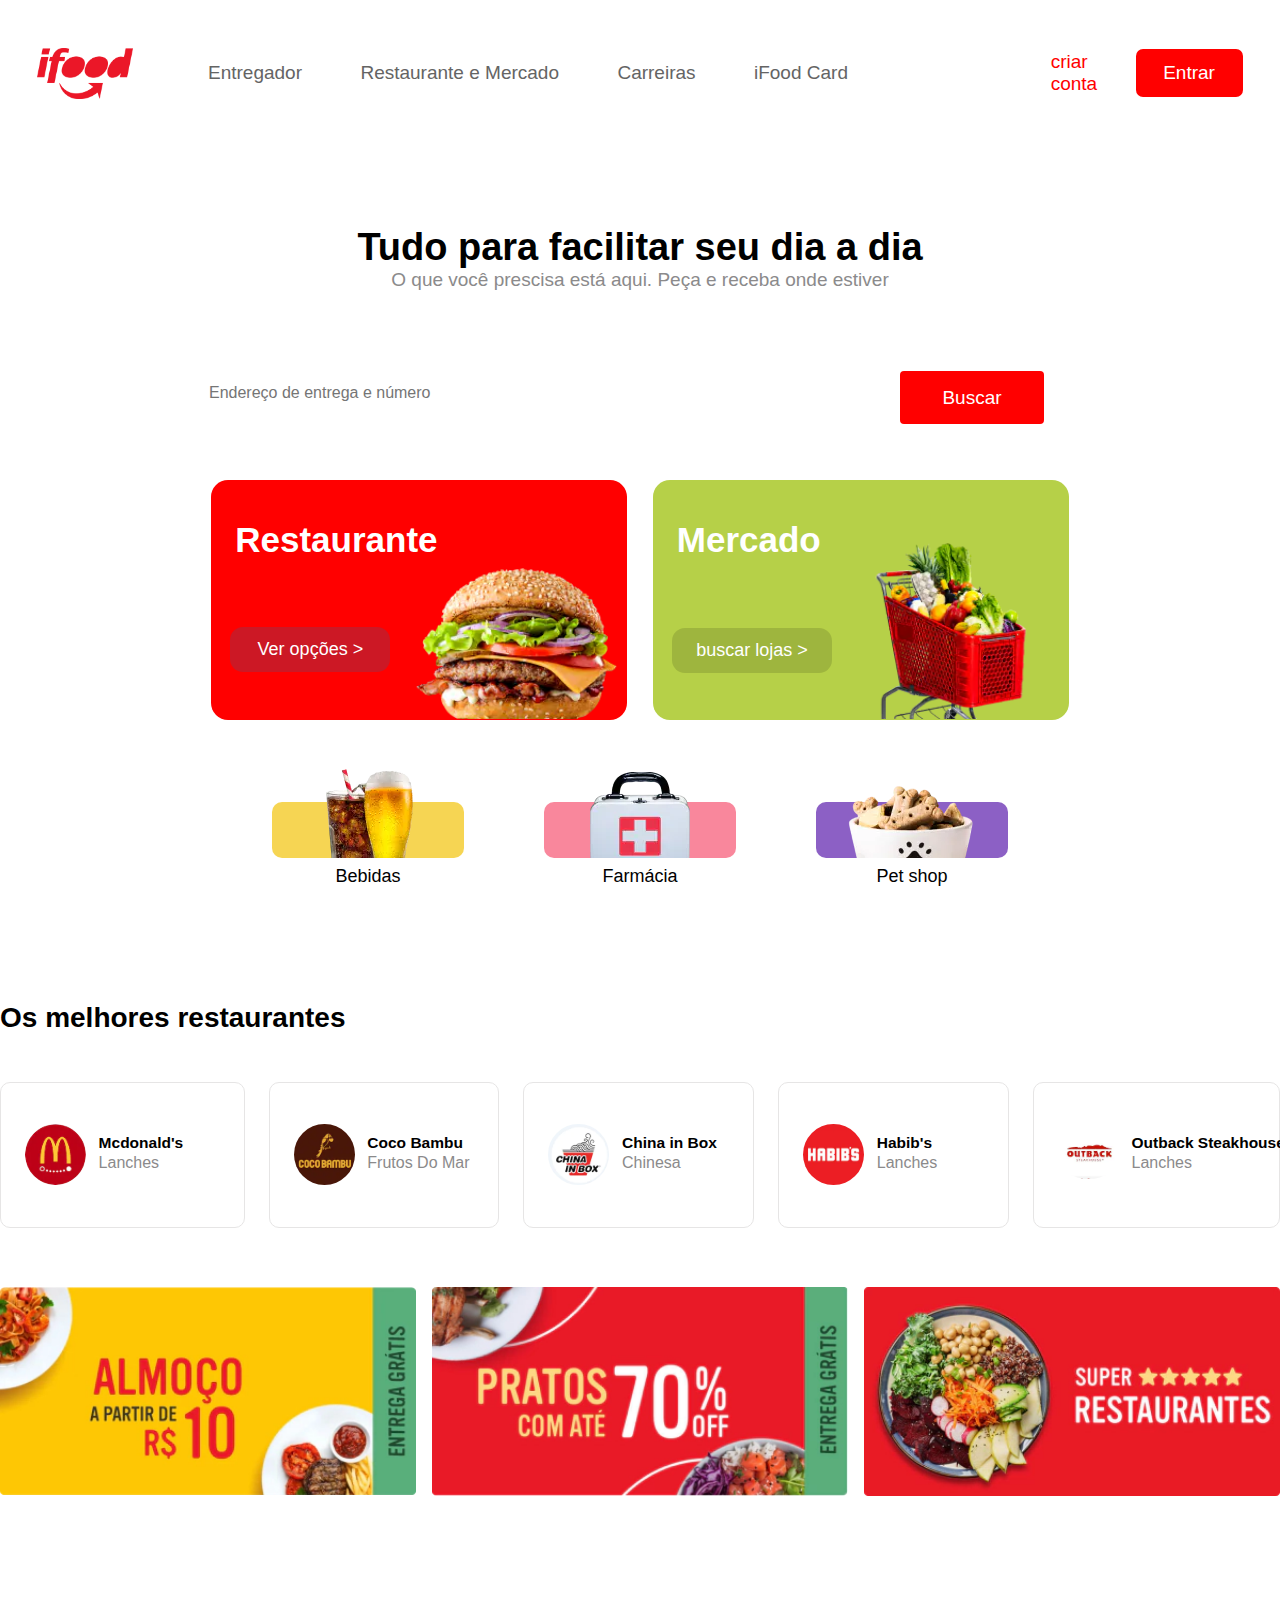
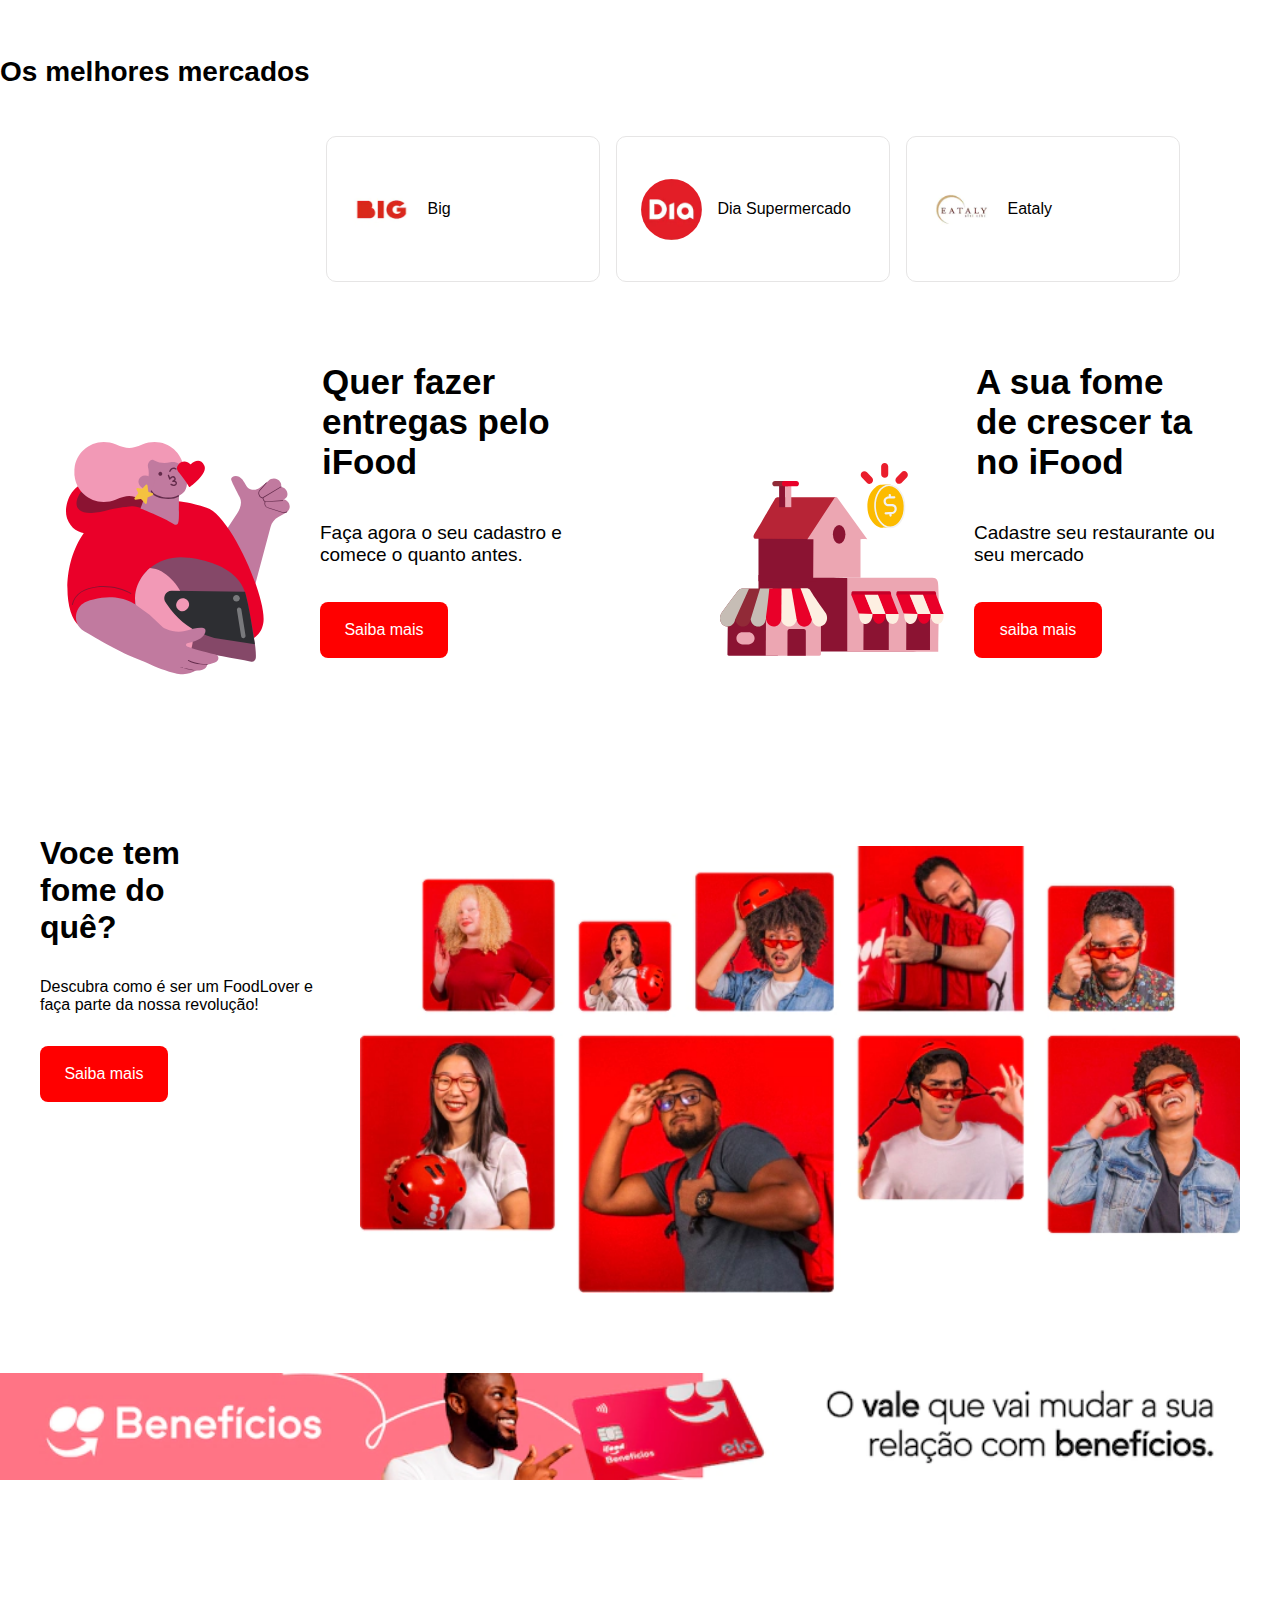
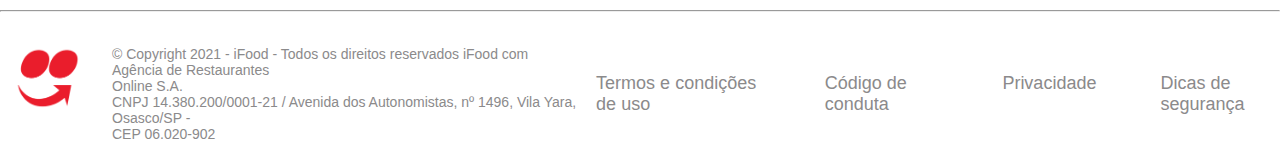
==== src/index.html @ 9f36a13e "iFood v2" ====
<!DOCTYPE html>
<html lang="en">
<head>
    <meta charset="UTF-8">
    <meta http-equiv="X-UA-Compatible" content="IE=edge">
    <meta name="viewport" content="width=device-width, initial-scale=1.0">
    <title>Document</title>
    <link rel="stylesheet" href="style.css">
</head>
<body>
    <div class="container">
        <div class="cabecalho">
            <div class="logo">
                <img src="/imgs/icones/logo.png" class="logo" alt="logo ifood vermelha">
            </div>
                <ul class="menu">
                    <li>Entregador</li>
                    <li>Restaurante e Mercado</li>
                    <li>Carreiras</li>
                    <li>iFood Card</li>
                </ul>
            <ul class="cria-conta">
                <li>criar conta</li>
                <p>Entrar</p>
            </ul>
        </div>
        <div class="banner">
            <h1>Tudo para facilitar seu dia a dia</h1>
            <p>O que você prescisa está aqui. Peça e receba onde estiver</p>
        </div>
        <div class="pesquisa">
            <input type="text" name="pesquisa" placeholder="Endereço de entrega e número">
            <ul>
                <li>Buscar</li>
            </ul>
        </div>
        <div class="conteudo">
            <div class="opcoes">
                <div class="hamburguer">
                    <h1>Restaurante</h1>
                    <img src="/imgs/imagens/restaurant.jpg" alt="">
                     <p>Ver opções  ></p>
                </div>
                <div class="carrinho">
                    <h1>Mercado</h1>
                    <img src="/imgs/imagens/market.jpg" alt="">
                        <p>buscar lojas  ></p>
                </div>
            </div>
            <div class="categorias">
                <ul class="fundo1">
                    <img src="/imgs/imagens/drinks.jpg" alt="" class="bebidas">
                    <li>Bebidas</li>
                </ul>
                <ul class="fundo2">
                    <img src="/imgs/imagens/remedio.jpg" alt="" class="remedios">
                    <li>Farmácia</li>
                </ul>
                <ul class="fundo3">
                    <img src="/imgs/imagens/pet.jpg" alt="" class="pet">
                    <li>Pet shop</li>
                </ul>
            </div>
        </div>
        <div>
            <div class="classificados">
                <h1>Os melhores restaurantes</h1>
                <div class="box">
                    <ul>
                        <img src="/imgs/Restaurantes/mcdonald.jpg" alt="">
                        <h1>Mcdonald's</h1>
                        <p>Lanches</p>
                    </ul>
                    <ul class="coco">
                        <img src="/imgs/Restaurantes/bambu.jpg" alt="">
                        <h1>Coco Bambu</h1>
                        <p>Frutos Do Mar</p>
                    </ul>
                    <ul>
                        <img src="/imgs/Restaurantes/china.jpg" alt="">
                        <h1>China in Box</h1>
                        <p>Chinesa</p>
                    </ul>
                    <ul>
                        <img src="/imgs/Restaurantes/habibis.jpg" alt="">
                        <h1>Habib's</h1>
                        <p>Lanches</p>
                    </ul>
                    <ul class="out">
                        <img src="/imgs/Restaurantes/outback.jpg" alt="">
                        <h1>Outback Steakhouse</h1>
                        <p>Lanches</p>
                    </ul>
            </div>
            <div class="promocoes">
                <img src="/imgs/promos/promo1.jpg" alt="">
                <img src="/imgs/promos/promo2.jpg" alt="">
                <img src="/imgs/promos/promo3.jpg" alt="">
            </div>
        </div>
        <div class="top-merket">
            <h1>Os melhores mercados</h1>
            <ul>
                <img src="/imgs/mercados/202010121938_31dbd467-bb46-4884-8879-e545789acc39.jpg" alt="">
                <p>Big</p>
            </ul>
            <ul>
                <img src="/imgs/mercados/202004061634_lP8b_.jpg" alt="">
                <p>Dia Supermercado</p>
            </ul>
            <ul>
                <img src="/imgs/mercados/202002101723_dmdz_i.jpg" alt="">
                <p>Eataly</p>
            </ul>
        </div>
        <div class="saiba-mais">
            <div class="box-one"> 
                <img src="/imgs/persons/delivery-man.svg" alt="">
                <h1>Quer fazer <br> entregas pelo <br> iFood</h1>
                <p>Faça agora o seu cadastro e <br> comece o quanto antes.</p>
                <li>Saiba mais</li>
            </div>
            <div class="box-two">
                <img src="/imgs/persons/store.svg" alt="">
                <h1>A sua fome <br> de crescer ta <br> no iFood</h1>
                <p>Cadastre seu restaurante ou <br> seu mercado</p>
                <li>saiba mais</li>
            </div>
        </div>
        <div class="saiba-mais2">
            <div>
                <h1>Voce tem <br> fome do <br> quê?</h1>
                <p>Descubra como é ser um FoodLover e <br> faça parte da nossa revolução!</p>
                <li>Saiba mais</li>
                <img src="/imgs/promos/banner.jpg" alt="">
            </div>
        </div>
        <div class="promo">
            <img src="/imgs/promos/promo4.jpg" alt="">
        </div>
        <br>
        <hr>
        <br>
        <footer class="rodape">
            <ul>
                <img src="/imgs/icones/logo2.png" alt="">
                <p>© Copyright 2021 - iFood - Todos os direitos reservados iFood com Agência de Restaurantes <br> Online S.A. <br> CNPJ 14.380.200/0001-21 / Avenida dos Autonomistas, nº 1496, Vila Yara, Osasco/SP - <br> CEP 06.020-902</p>
            </ul>
            <ul class="dicas">
                <li>Termos e condições de uso</li>
                <li>Código de conduta</li>
                <li>Privacidade</li>
                <li>Dicas de segurança</li>
            </ul>
        </footer>
    </div>
</body>
</html>
---- src/style.css ----
*{
    margin: 0;
    padding: 0;
}

.container{
    max-width: 1380px;
    height: 300vh;
    padding-top: 3rem;
    position: relative;
    margin: auto;
    font-family: Arial, Helvetica, sans-serif;
}

.cabecalho {
    display: flex;
    flex-direction: row;
    justify-content: space-around;
    align-items: center;
    font-size: 19px;
}

.cabecalho img {
    display: flex;
    align-items: center;
    width: 6rem;
}

.menu {
    display: flex;
    justify-content: space-between;
    width: 50%;
    list-style: none;
    color: #646464;
    margin-right: 10%;
}

.banner {
    display: flex;
    flex-direction: column;
    justify-content: center;
    width: 100%;
    align-items: center;
    height: 10rem;
    padding-top: 5rem;
    font-size: 19px;
}

.banner p {
    color: #8b8a8b;
}

.cria-conta{
    display: flex;
    flex-direction: row;
    align-items: center;
    justify-content: space-between;
    list-style: none;
    width: 15%;
    color: red;
}

.cria-conta p {
    display: flex;
    align-items: center;
    justify-content: center;
    background-color: red;
    width: 7rem;
    height: 3rem;
    border-radius: 7px;
    color: white;
}

.pesquisa {
    display: flex;
    justify-content: center;
    width: 100%;
    height: 5vh;
    padding-top: 2rem;
}

.pesquisa input {
    display: flex;
    justify-content: center;
    border-radius: 7px;
    width: 35rem;
    margin-right: 10%;
    padding: 0px 0px 0px 50px;
    border: solid white;
    outline: none;
    font-size: 16px;
}

.pesquisa ul {
    list-style: none;
    background-color: red;
    width: 9rem;
    height: 3.3rem;
    border-radius: 4px;
    margin-right: 5rem;
}

.pesquisa ul li {
    display: flex;
    align-items: center;
    margin-top: 1rem;
    justify-content: center;
    color: white;
    font-size: 19px;
}

.conteudo {
    display: flex;
    flex-direction: column;
}

.opcoes {
    display: flex;
    justify-content: center;
    width: 100%;
    padding-top: 4rem;
}

.hamburguer {
    display: flex;
    flex-direction: column;
    background-color: red;
    width: 26rem;
    height: 15rem;
    border-radius: 17px;
    margin-right: 1%;;
}

.hamburguer:hover {
    transition-duration: 0.3s;
    transform: scale(1.02, 1.02);
}

.hamburguer h1 {
    margin-left: 1.5rem;
    margin-top: 2.5rem;
    font-size: 35px;
    color: white;
}

.hamburguer img {
    display: flex;
    width: 15.2rem;
    margin-top: -0.7rem;
    margin-left: 11rem;
}

.hamburguer p {
    background-color: #cc1825;
    width: 10rem;
    height: 2.8rem;
    margin-top: -5.7rem;
    margin-left: 1.2rem;
    border-radius: 13px;
    display: flex;
    justify-content: center;
    align-items: center;
    color: white;
    font-size: 18px;
}

.carrinho {
    display: flex;
    flex-direction: column;
    background-color: #b6d048;
    width: 26rem;
    height: 15rem;
    border-radius: 17px;
    margin-left: 1%;
}

.carrinho img {
    display: flex;
    width: 15.2rem;
    margin-top: -1.5rem;
    margin-left: 11rem;
}

.carrinho h1 {
    margin-left: 1.5rem;
    margin-top: 2.5rem;
    font-size: 35px;
    color: white;
}

.carrinho p {
    background-color: #9eb53e;
    width: 10rem;
    height: 2.8rem;
    margin-top: -5.7rem;
    margin-left: 1.2rem;
    border-radius: 13px;
    display: flex;
    justify-content: center;
    align-items: center;
    color: white;
    font-size: 18px;
}

.carrinho:hover {
    transition-duration: 0.3s;
    transform: scale(1.02, 1.02);
}

.categorias {
    display: flex;
    flex-direction: row;
    width: 100%;
    height: 10vh;
    margin-top: 3rem;
    justify-content: center;
    column-gap: 5rem;
    align-items: flex-end;
}

.categorias ul {
    border-radius: 10px;
    width: 12rem;
    height: 3.5rem;
    display: flex;
    flex-direction: column;
    justify-content: start;
    align-items: center;
}

.bebidas {
    margin-top: -2.4rem;
}

.remedios {
    margin-top: -1.89rem;
}

.pet {
    margin-top: -1.3rem;
}

.categorias ul:hover {
    transition-duration: 0.3s;
    transform: scale(1.02, 1.02);
}

.fundo1 {
    background-color: #f6d553;
}

.fundo2 {
    background-color: #f9879c;
}

.fundo3 {
    background-color: #8c60c5;
}

.categorias li {
    font-size: 18px;
    margin-top: 0.5rem;
    list-style: none;
}

.classificados h1 {
    padding-top: 9rem;
    font-size: 28px;
}

.box {
    display: flex;
    flex-direction: row;
    justify-content: center;
    padding-top: 10rem;
    width: 100%;
    height: 5vh;
    column-gap: 1.5rem;
}

.box ul:hover {
    border: 0.1px solid rgb(202, 202, 202);
}

.box ul {
    background-color: #ffffff;
    border-radius: 10px;
    width: 17rem;
    height: 9rem;
    display: flex;
    flex-direction: row;
    align-items: center;
    border: 0.1px solid rgb(230, 229, 229);
    margin-top: -7rem;
}

.box img {
    border-radius: 50%;
    width: 3.8rem;
    margin-left: 1.5rem;
}

.box h1 {
    font-size: 15.5px;
    margin-top: -10.5rem;
    margin-left: 0.8rem;
    width: 100%;
}

.box p {
    display: flex;
    justify-content: center;
    align-items: center;
    margin-top: 1rem;
    margin-left: -100%;
    color: #8b8a8b;
}

.promocoes {
    padding-top: 3rem;
    display: flex;
    flex-direction: row;
    justify-content: center;
    column-gap: 1rem;
    width: 100%;
}

.promocoes img {
    width: 27rem;
}

.top-merket h1 {
    margin-top: -5rem;
    font-size: 28px;
}

.top-merket {
    display: flex;
    padding-top: 15rem;
    column-gap: 1rem;
    margin-left: 0rem;
}

.top-merket ul {
    background-color: #ffffff;
    border-radius: 10px;
    width: 17rem;
    height: 9rem;
    display: flex;
    align-items: center;
    border: 0.1px solid rgb(230, 229, 229);
}

.top-merket img {
    border-radius: 50%;
    width: 3.8rem;
    margin-left: 1.5rem;
}

.top-merket p {
    margin-left: 1rem;
}

.top-merket ul:hover {
    border: 0.1px solid rgb(202, 202, 202);
}

.saiba-mais {
    display: flex;
    padding-top: 10rem;
    justify-content: center;
    column-gap: 10rem;
}

.saiba-mais div {
    display: flex;
    margin-right: 7rem;
}

.saiba-mais img {
    width: 14rem;
}

.saiba-mais h1 {
    display: flex;
    margin-top: -5rem;
    margin-left: 2rem;
    width: 10em;
    font-size: 35px;
}

.saiba-mais p {
    display: flex;
    margin-top: 5rem;
    margin-left: -22rem;
    width: 16rem;
    font-size: 19px;
}

.saiba-mais li {
    list-style: none;
    width: 8rem;
    height: 3.5rem;
    margin-top: 10rem;
    margin-left: -16rem;
    background-color: red;
    display: flex;
    justify-content: center;
    align-items: center;
    color: white;
    border-radius: 8px;
}

.saiba-mais2 {
    display: flex;
    justify-content: center;
    padding-top: 10rem;
}

.saiba-mais2 div {
    display: flex;
    flex-direction: column;
    row-gap: 2rem;
}

.saiba-mais2 li{
    list-style: none;
    width: 8rem;
    height: 3.5rem;
    background-color: red;
    display: flex;
    justify-content: center;
    align-items: center;
    color: white;
    border-radius: 8px;
}

.saiba-mais2 img {
    width: 55rem;
    margin-left: 20rem;
    margin-top: -18rem;
}

.promo {
    display: flex;
    justify-content: center;
    padding-top: 5rem;
}

.promo img {
    width: 90rem;
}

hr {
    margin-top: 7rem;
}

.rodape {
    display: flex;
    align-items: center;
    color: #8b8a8b;
    font-size: 14px;
    padding-top: 1rem;
}

.rodape ul img {
    width: 4rem;
    height: 4rem;
}

.rodape ul {
    display: flex;
    flex-direction: row;
    margin-left: 1rem;
}

.rodape ul p {
    margin-left: 2rem;
}

.dicas {
    list-style: none;
    font-size: 18px;
    display: flex;
    column-gap: 4rem;
}

@media screen and (max-width: 930px) {
    body {
        width: 935px;
    }

    .menu {
        display: none;
    }

    .logo {
        width: 20rem;
    }

    .conteudo {
        display: flex;
        justify-content: center;
    }

    .hamburguer{
        height: 13.5rem;
    }

    .hamburguer img {
        width: 13.1rem;
    }

    .carrinho {
        height: 13.5rem;
    }

    .carrinho img {
        width: 13.1rem;
    }

    .box {
        width: 100%;
        height: 3vh;
        column-gap: 0.5rem;
        display: flex;
        justify-content: center;
    }

    .box ul {
        width: 10rem;
        height: 5rem;
    }

    .box img {
        width: 2rem;
        margin-left: 0.7rem;
    }

    .box p {
        margin-top: 2rem;
    }

    .out h1 {
        width: 5rem;
    }

    .out p {
        margin-left: -5rem;
        margin-top: 2rem;
    }

    .promocoes img {
        width: 17rem;
    }

    .top-merket {
        display: flex;
        justify-content: center;
        column-gap: 0.5rem;
    }

    .top-merket ul {
        width: 10rem;
        height: 5rem;
        display: flex;
    }
    .top-merket img {
        width: 2rem;
        margin-left: 0.7rem;
    }

    .top-merket p {
        margin-left: 0.3rem;
    }

    .saiba-mais {
        display: flex;
        flex-direction: column;
        padding-left: 5rem;
        row-gap: 12rem;
    }

    .saiba-mais2 img {
        width: 33rem;
    }

    .promo {
        background-image: url(/imgs/promos/promo-mobile.jpg);
        height: 33vh;
        margin-top: 5rem;
    }

    .promo img {
        display:none;
    }

    .rodape {
        display: flex;
        flex-direction: column;
        height: 25vh;
    }

    .rodape img {
        margin-right: 9rem;
    }

    .rodape li {
        padding-top: 6rem;
    }
}
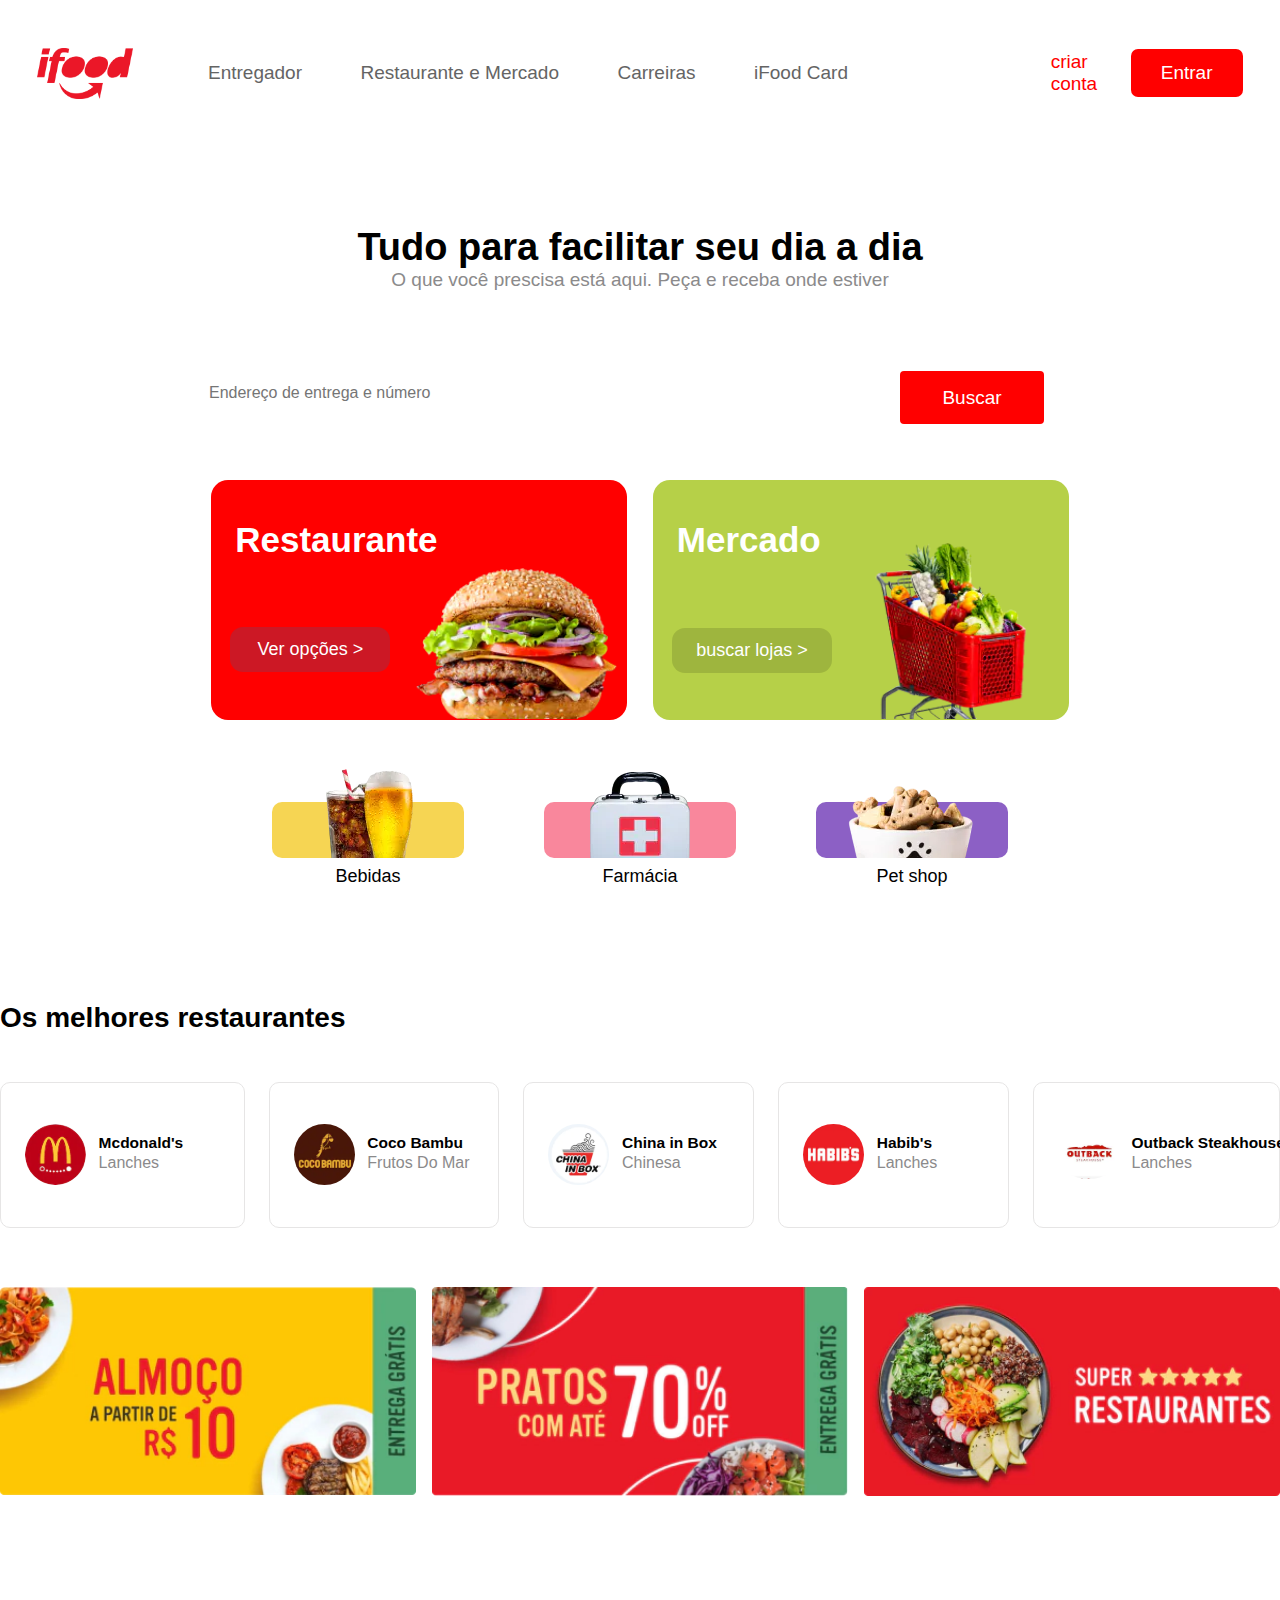
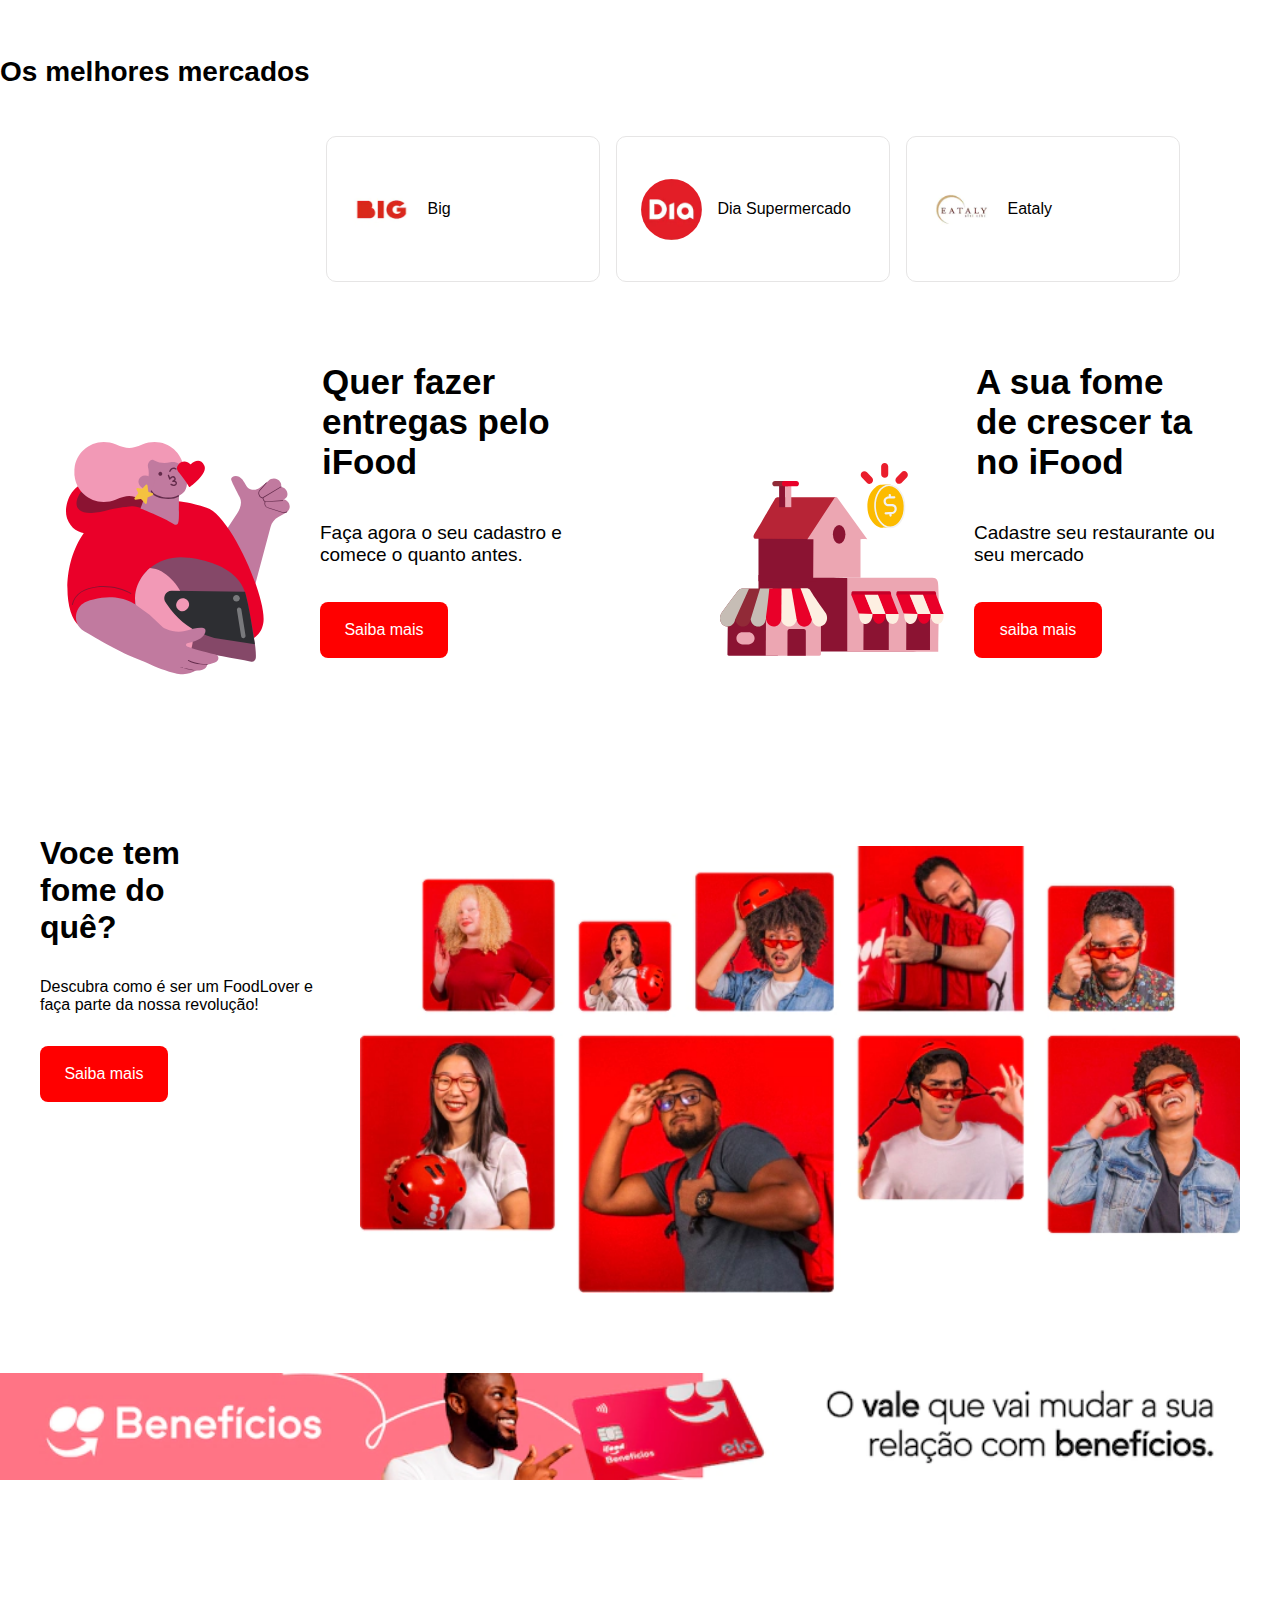
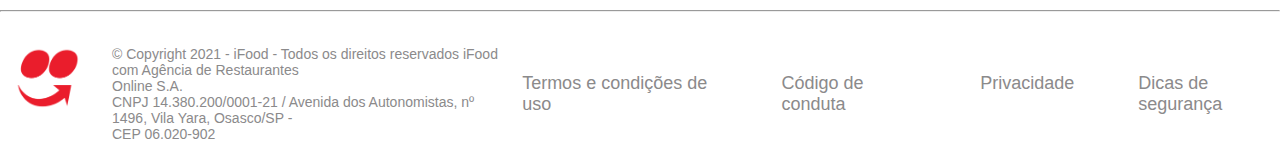
==== commit 9b6e2762: "iFood v2" ====
--- a/src/index.html
+++ b/src/index.html
@@ -5,7 +5,8 @@
     <meta http-equiv="X-UA-Compatible" content="IE=edge">
     <meta name="viewport" content="width=device-width, initial-scale=1.0">
     <title>Document</title>
-    <link rel="stylesheet" href="style.css">
+    <link rel="shortcut icon" href="/imgs/icones/icon.png" type="image/x-icon">
+    <link rel="stylesheet" href="/src/style.css">
 </head>
 <body>
     <div class="container">
@@ -19,10 +20,14 @@
                     <li>Carreiras</li>
                     <li>iFood Card</li>
                 </ul>
-            <ul class="cria-conta">
-                <li>criar conta</li>
-                <p>Entrar</p>
-            </ul>
+                <ul class="cria-conta">
+                    <a href="/index2.html">
+                        <li>criar conta</li>
+                    </a>
+                    <a href="/index2.html">
+                        <p>Entrar</p>
+                    </a>
+                </ul>
         </div>
         <div class="banner">
             <h1>Tudo para facilitar seu dia a dia</h1>
@@ -154,5 +159,7 @@
             </ul>
         </footer>
     </div>
+
+    <script src="/src/inex.js"></script>
 </body>
 </html>--- a/src/style.css
+++ b/src/style.css
@@ -35,6 +35,10 @@
     margin-right: 10%;
 }
 
+.menu li:hover {
+    cursor: pointer;
+}
+
 .banner {
     display: flex;
     flex-direction: column;
@@ -91,6 +95,10 @@
     font-size: 16px;
 }
 
+.pesquisa ul:hover {
+    cursor: pointer;
+}
+
 .pesquisa ul {
     list-style: none;
     background-color: red;
@@ -130,10 +138,10 @@
     border-radius: 17px;
     margin-right: 1%;;
 }
-
 .hamburguer:hover {
     transition-duration: 0.3s;
     transform: scale(1.02, 1.02);
+    cursor: pointer;
 }
 
 .hamburguer h1 {
@@ -205,6 +213,7 @@
 .carrinho:hover {
     transition-duration: 0.3s;
     transform: scale(1.02, 1.02);
+    cursor: pointer;
 }
 
 .categorias {
@@ -243,6 +252,7 @@
 .categorias ul:hover {
     transition-duration: 0.3s;
     transform: scale(1.02, 1.02);
+    cursor: pointer;
 }
 
 .fundo1 {
@@ -280,6 +290,7 @@
 
 .box ul:hover {
     border: 0.1px solid rgb(202, 202, 202);
+    cursor: pointer;
 }
 
 .box ul {
@@ -329,6 +340,10 @@
     width: 27rem;
 }
 
+.promocoes:hover {
+    cursor: pointer;
+}
+
 .top-merket h1 {
     margin-top: -5rem;
     font-size: 28px;
@@ -363,6 +378,7 @@
 
 .top-merket ul:hover {
     border: 0.1px solid rgb(202, 202, 202);
+    cursor: pointer;
 }
 
 .saiba-mais {
@@ -409,6 +425,7 @@
     align-items: center;
     color: white;
     border-radius: 8px;
+    cursor: pointer;
 }
 
 .saiba-mais2 {
@@ -433,6 +450,7 @@
     align-items: center;
     color: white;
     border-radius: 8px;
+    cursor: pointer;
 }
 
 .saiba-mais2 img {
@@ -449,6 +467,7 @@
 
 .promo img {
     width: 90rem;
+    cursor: pointer;
 }
 
 hr {
@@ -483,6 +502,13 @@
     font-size: 18px;
     display: flex;
     column-gap: 4rem;
+    cursor: pointer;
+    width: 65rem;
+}
+
+.cria-conta a {
+    text-decoration: none;
+    color: red;
 }
 
 @media screen and (max-width: 930px) {
@@ -492,6 +518,10 @@
 
     .menu {
         display: none;
+    }
+
+    .cria-conta li {
+        margin-left: -5rem;
     }
 
     .logo {
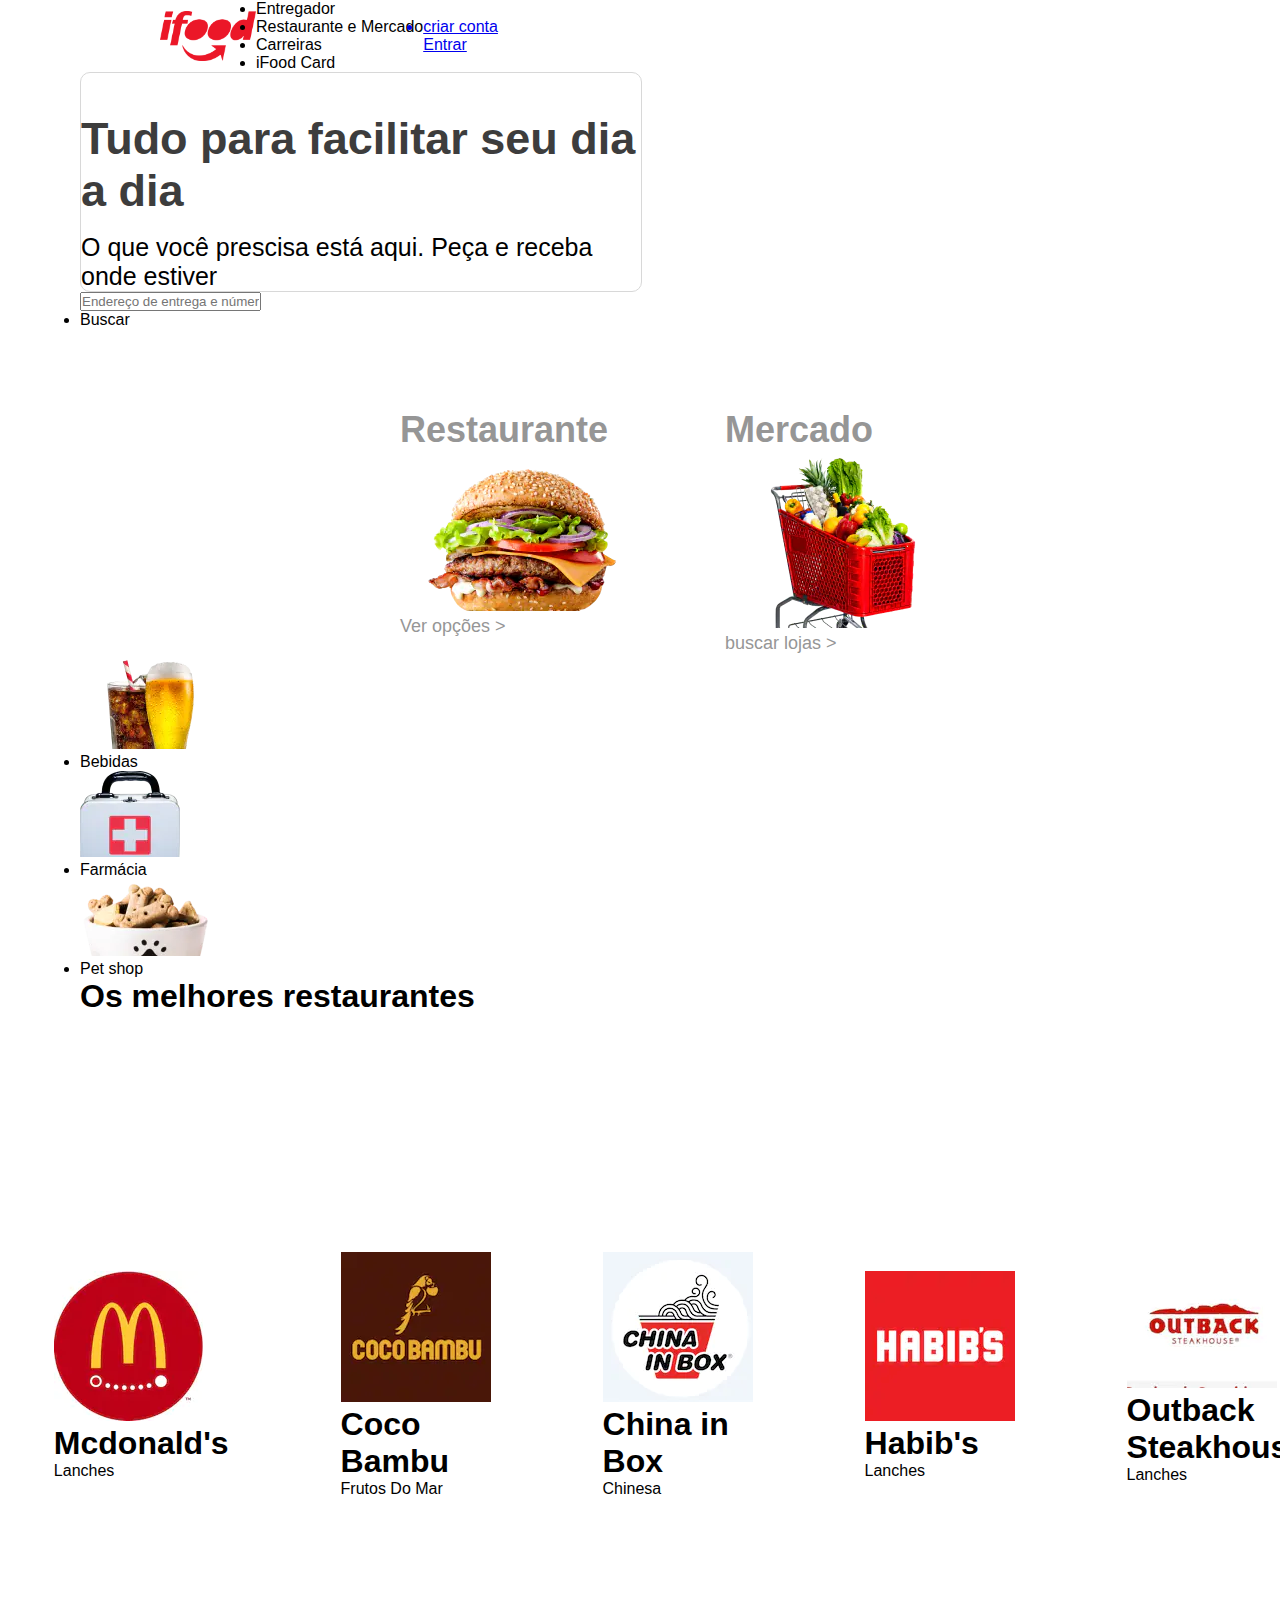
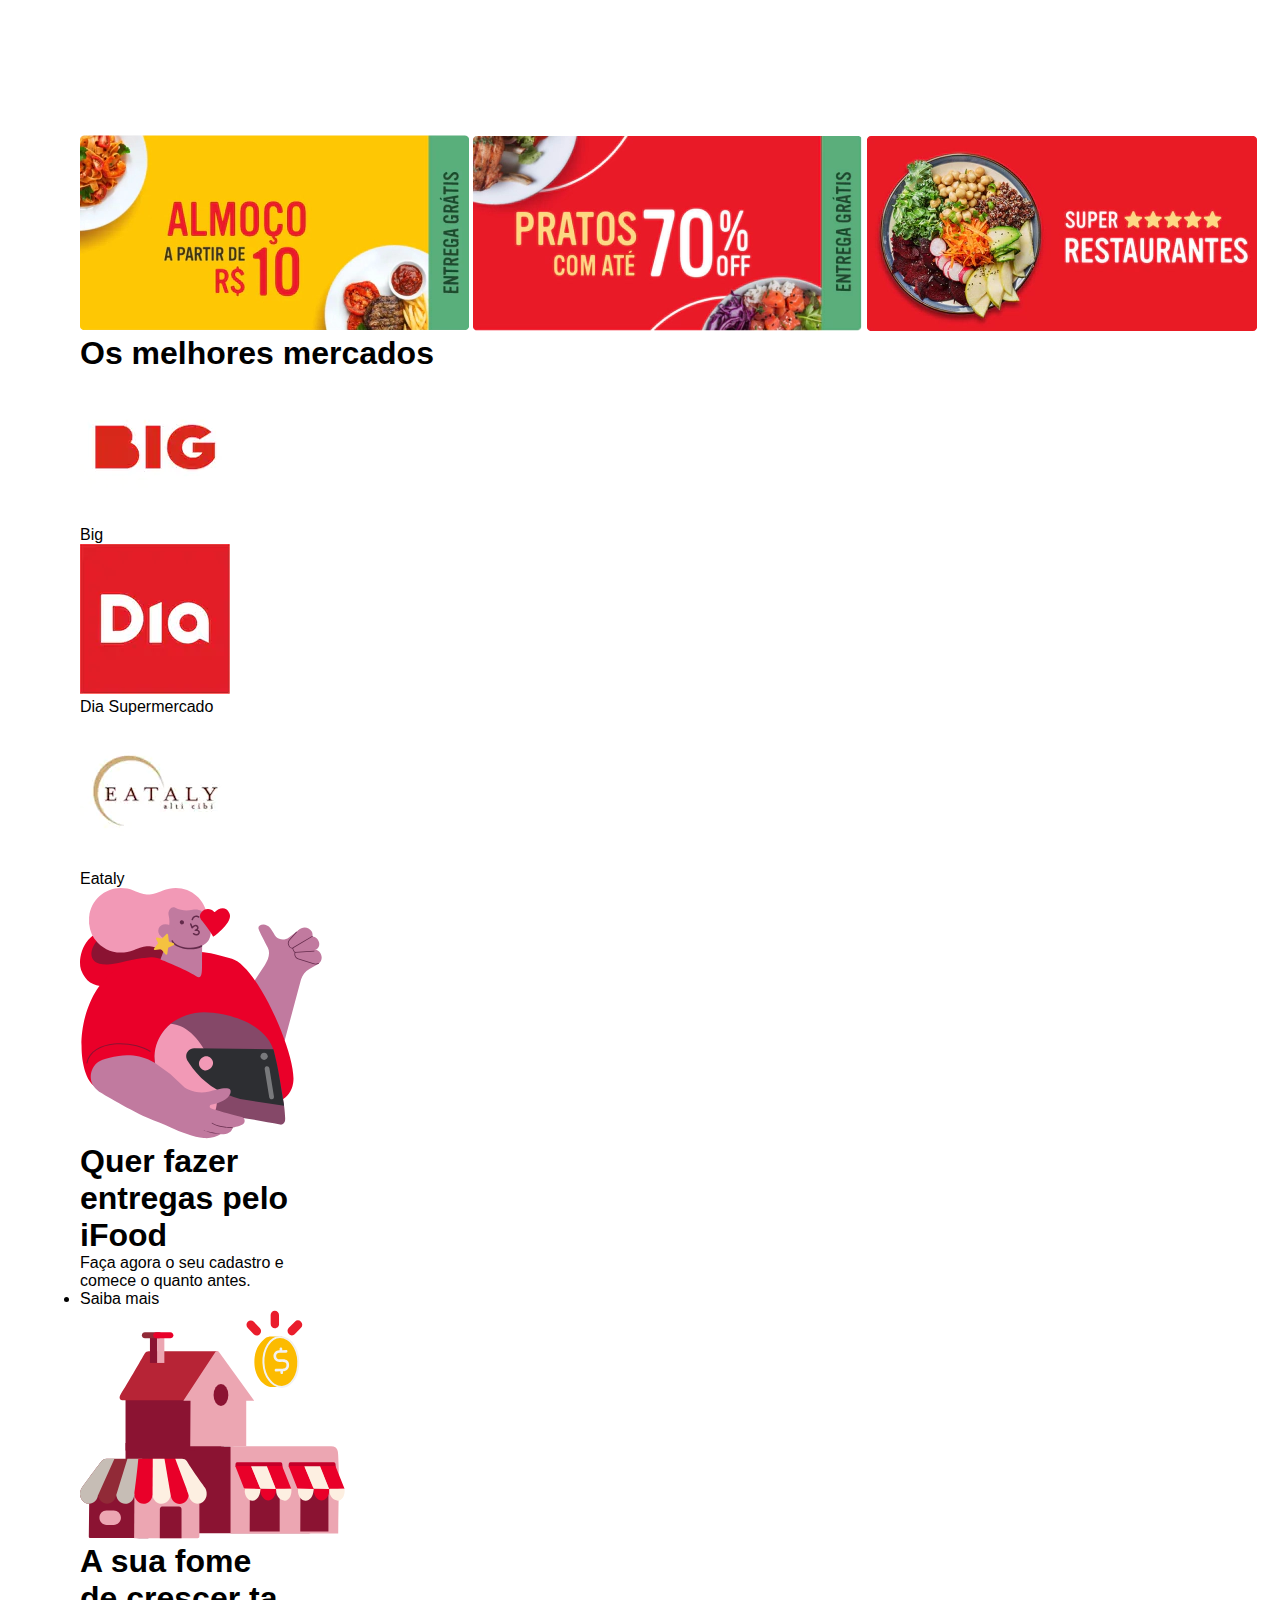
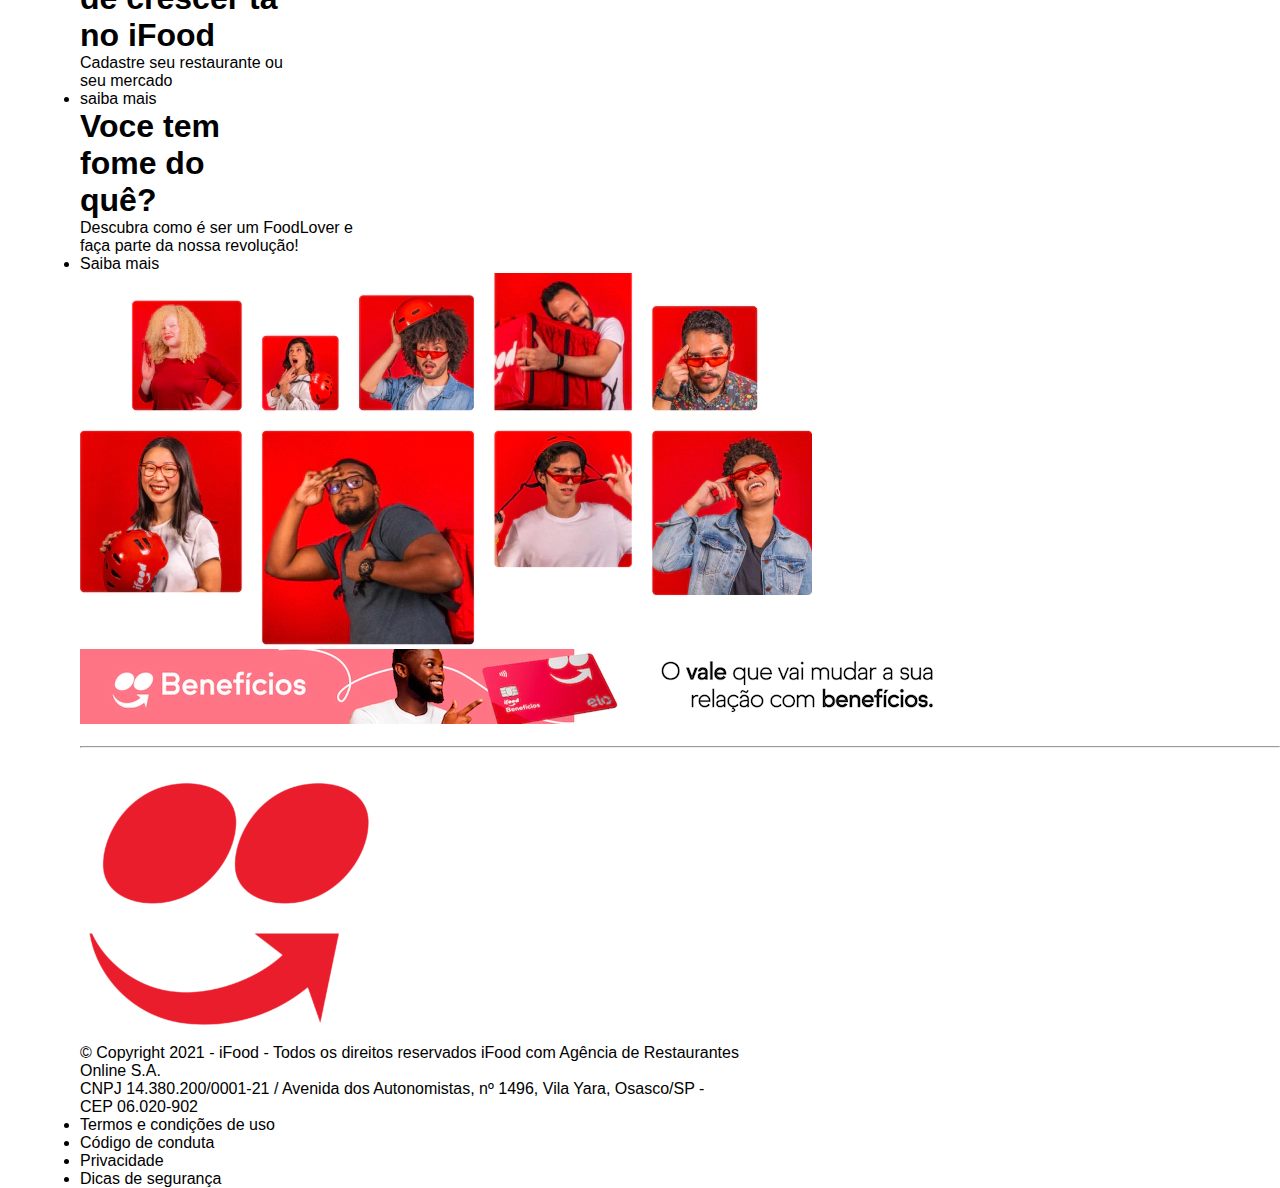
==== commit 94a3b436: "iFood v2" ====
--- a/src/index.html
+++ b/src/index.html
@@ -6,7 +6,7 @@
     <meta name="viewport" content="width=device-width, initial-scale=1.0">
     <title>Document</title>
     <link rel="shortcut icon" href="/imgs/icones/icon.png" type="image/x-icon">
-    <link rel="stylesheet" href="/src/style.css">
+    <link rel="stylesheet" href="/style.css">
 </head>
 <body>
     <div class="container">
--- a/style.css
+++ b/style.css
@@ -0,0 +1,202 @@
+*{
+    margin: 0;
+    padding: 0;
+}
+
+.container{
+    display: flex;
+    flex-direction: column;
+    max-width: 2000px;
+    height: 95vh;
+    font-family: Arial, Helvetica, sans-serif;
+    margin-left: 5rem;
+}
+
+.cabecalho {
+    display: flex;
+    width: 100%;
+    height: 5rem;
+    align-items: center;
+}
+
+.cabecalho img {
+    width: 6rem;
+    display: flex;
+    margin-left: 5rem;
+}
+
+.box {
+    height: 80vh;
+    display: flex;
+    justify-content: center;
+    column-gap: 7rem;
+    align-items: center;
+}
+
+.img {
+    display: flex;
+    align-items: center;
+    width: 40rem;
+}
+
+.face {
+    background-color: #4065b4;
+    width: 23rem;
+    height: 3.5rem;
+    display: flex;
+    align-items: center;
+    margin-left: 5rem;
+    margin-top: 5rem;
+    border-radius: 6px;
+    cursor: pointer;
+}
+
+.banner {
+    background-color: rgb(255, 255, 255);
+    width: 35rem;
+    height: 40rem;
+    border-radius: 10px;
+    border: 0.1px solid rgb(216, 216, 216);
+}
+
+.banner h1 {
+    display: flex;
+    justify-content: center;
+    padding-top: 2.5rem;
+    font-size: 45px;
+    color: rgb(61, 61, 61);
+}
+
+.banner p {
+    font-size: 25px;
+    display: flex;
+    justify-content: center;
+    padding-top: 1rem;
+}
+
+.banner img {
+    width: 2rem;
+    margin-left: 1rem;
+}
+
+.banner li {
+    list-style: none;
+}
+
+.face:hover {
+    background-color: #4065b4c9;
+}
+
+.face li {
+    margin-left: 3.5rem;
+    color: white;
+    font-size: 18px;
+}
+
+.google {
+    background-color: white;
+    width: 23rem;
+    height: 3.5rem;
+    display: flex;
+    align-items: center;
+    margin-left: 5rem;
+    margin-top: 2rem;
+    border-radius: 6px;
+    cursor: pointer;
+}
+
+.google li {
+    margin-left: 3.5rem;
+    color: rgb(126, 126, 126);
+    font-size: 18px;
+}
+
+.opcoes {
+    display: flex;
+    justify-content: center;
+    margin-top: 5rem;
+    column-gap: 6rem;
+    color: rgb(150, 150, 150);
+    font-size: 18px;
+}
+
+.opcoes ul {
+    display: flex;
+    border: 0.1px solid rgb(194, 193, 193);
+    width: 9rem;
+    height: 3rem;
+    justify-content: center;
+    align-items: center;
+    border-radius: 5px;
+}
+
+.opcoes ul:hover {
+    background-color: red;
+    color: white;
+    cursor: pointer;
+}
+
+@media screen and (max-width: 1010px) {
+
+    body {
+        width: 900px;
+    }
+
+    .box {
+        display: flex;
+        flex-direction: column;
+        justify-content: center;
+        padding-top: 16rem;
+    }
+
+    .cabecalho {
+        display: flex;
+        justify-content: center;
+        margin-top: 2rem;
+    }
+
+    .cabecalho img {
+        margin-right: 6rem;
+    }
+
+    .img {
+        margin-top: -5rem;
+        display: flex;
+        justify-content: center;
+    }
+
+    .banner {
+        display: flex;
+        flex-direction: column;
+        margin-top: 1rem;
+        width: 50rem;
+        justify-content: center;
+    }
+
+    .banner h1, p {
+        display: flex;
+        justify-content: center;
+    }
+
+    .banner ul {
+        display: flex;
+        width: 49rem;
+        margin-left: 0.5rem;
+    }
+
+    .face li {
+        display: flex;
+        justify-content: center;
+        margin-left: 15rem;
+    }
+
+    .google {
+        display: flex;
+        justify-content: center;
+    }
+
+    .google li {
+        margin-left: 15rem;
+    }
+}
+
